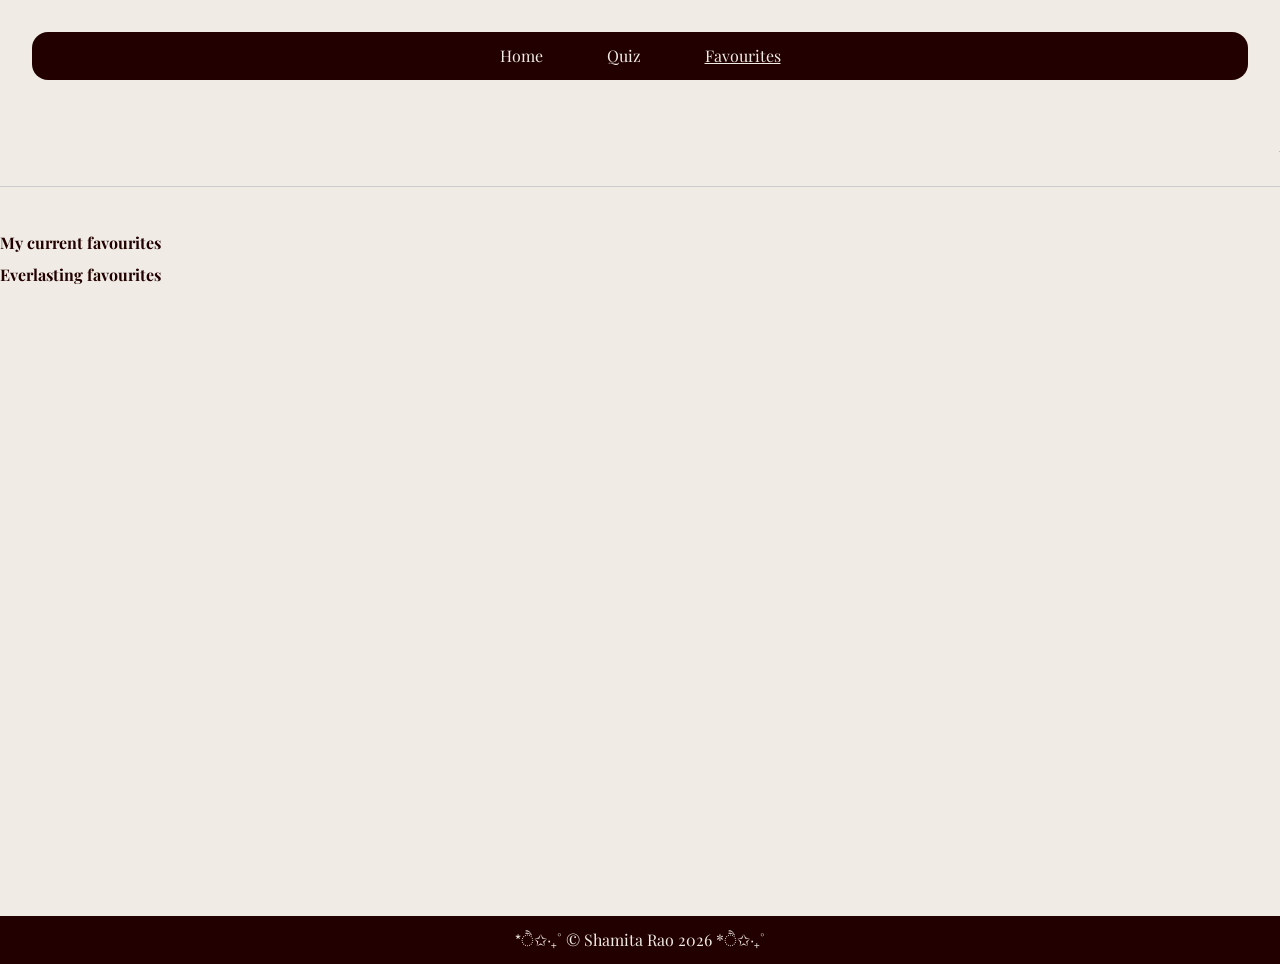
==== favourites.html @ 5ef92ef6 "Update styling" ====
<!DOCTYPE html>
<html lang="en">
<head>
    <meta charset="UTF-8">
    <meta name="viewport" content="width=device-width, initial-scale=1.0">
    <title>favourites</title>
    <link href="https://fonts.googleapis.com/css2?family=Playfair+Display&display=swap" rel="stylesheet">
    <link rel="stylesheet" href="styles/html5reset.css" />
    <link rel="stylesheet" href="styles/style.css" />
</head>
<body>
    <!-- Navigation bar -->
  <nav class="navbar">
    <ul class="nav-links">
      <li><a href="index.html">Home</a></li>
      <li><a href="quiz.html">Quiz</a></li>
      <li><a href="favourites.html" class="active">Favourites</a></li>
    </ul>
  </nav>

  <div class="carousel">
    <div class="carousel-track">
      <span class="carousel-item">Favourites</span>
      <span class="carousel-item">Favourites</span>
      <span class="carousel-item">Favourites</span>
      <span class="carousel-item">Favourites</span>
      <span class="carousel-item">Favourites</span>
      <span class="carousel-item">Favourites</span>
      <span class="carousel-item">Favourites</span>
      <span class="carousel-item">Favourites</span>
      <span class="carousel-item">Favourites</span>
      <span class="carousel-item">Favourites</span>
      <span class="carousel-item">Favourites</span>
      <span class="carousel-item">Favouritesৎ</span>
      <span class="carousel-item">Favourites</span>
      <span class="carousel-item">Favourites</span>
      <span class="carousel-item">Favourites</span>
      <span class="carousel-item">Favourites</span>
    </div>
  </div>

  <!-- main content -->
  <main class="content">

    <h1>My current favourites</h1>
    <br>
    <h1>Everlasting favourites</h1>
  </main>

  <!-- Footer -->
  <footer class="footer">
    *ੈ✩‧₊˚ © Shamita Rao <span id="year"></span> *ੈ✩‧₊˚
  </footer>

  <script src="js/navbar.js"></script>
  <script src="js/global.js"></script>

</body>
</html>
---- styles/style.css ----
body {
    display: grid;
    grid-template-rows: auto 1fr auto;
    min-height: 100vh;
    margin: 0;
    padding-top: 4rem;
    background-color: #F0ECE5;
    color: #220000;
    font-family: 'Playfair Display', serif;
}
  
  /* Navigation bar */
  .navbar {
    position: fixed;
    top: 0;
    left: 0;
    right: 0;
    background-color: #220000;
    border-radius: 1rem;
    padding: 1rem 1rem;
    margin: 2rem;
    z-index: 1000;
    transition: top 0.3s ease-in-out;
  }
  
  .nav-links {
    display: flex;
    gap: 4rem;
    justify-content: center;
    align-items: center;
  }
  
  .nav-links li a {
    text-decoration: none;
    color: #F0ECE5;
    font-size: 1rem;
    text-align: center;
  }

  .nav-links li a:hover {
    text-decoration: underline;
  }

  .nav-links li a.active {
    text-decoration: underline;
  }

  .carousel {
    height: 50px;
    overflow: hidden;
    position: relative;
    background-color: #F0ECE5;
    color: #220000;
    border-bottom: 1px solid #ccc;
    margin-top: 4.5rem;
    font-style: italic;
    font-size: 1.1rem;
    white-space: nowrap;
  }
  
  .carousel-track {
    display: inline-block;
    padding-left: 100%;
    animation: scroll-left 20s linear infinite;
  }
  
  @keyframes scroll-left {
    0% {
      transform: translateX(0);
    }
    100% {
      transform: translateX(-100%);
    }
  }

  .carousel-item {
    display: inline-block;
    padding-right: 4rem;
  }

  .content {
    padding-top: 3rem;
    padding-bottom: 3rem;
    justify-items: center;
  }

  .qbutton {
    display: inline-block;
    background-color: #220000;
    color: #F0ECE5;
    text-decoration: none;
    padding: 0.75rem 1.25rem;
    border: none;
    border-radius: 0.5rem;
    font-size: 1rem;
    text-align: center;
    cursor: pointer;
    margin-top: 1rem;
  }
  
  .qbutton:hover {
    text-decoration: underline;
  }
  /* Footer */
  .footer {
    background-color: #220000;
    color: #F0ECE5;
    text-align: center;
    padding: 1rem;
}
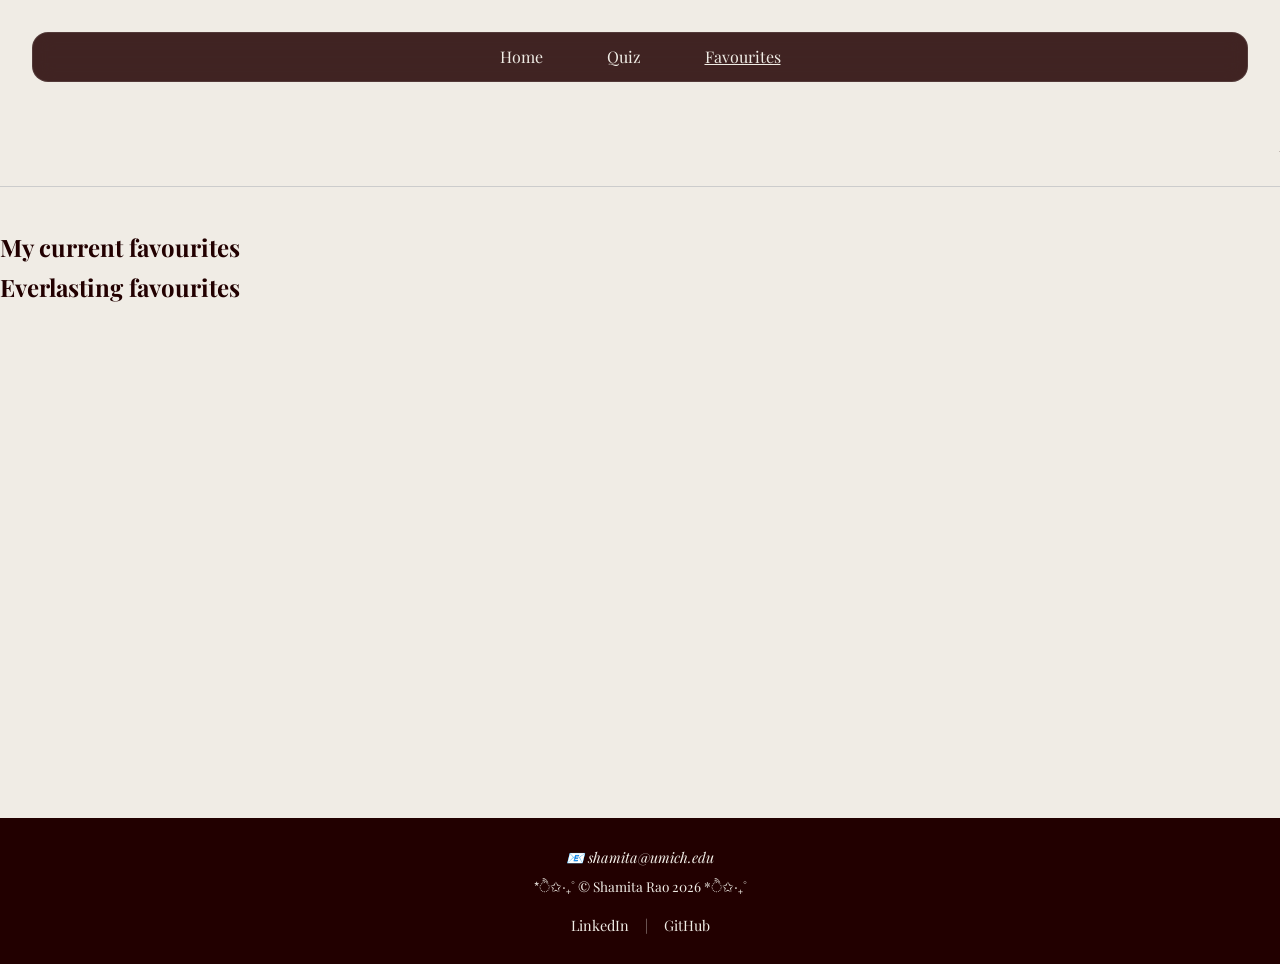
==== commit 26f794be: "Update styling" ====
--- a/favourites.html
+++ b/favourites.html
@@ -49,7 +49,17 @@
 
   <!-- Footer -->
   <footer class="footer">
-    *ੈ✩‧₊˚ © Shamita Rao <span id="year"></span> *ੈ✩‧₊˚
+    <div class="footer-content">
+      <p class="footer-email">📧 shamita@umich.edu</p>
+      <div class="footer-copyright">
+        *ੈ✩‧₊˚ © Shamita Rao <span id="year"></span> *ੈ✩‧₊˚
+      </div>
+      <div class="footer-links">
+        <a href="https://www.linkedin.com/in/shamitarao/" class="footer-link">LinkedIn</a>
+        <span class="divider">|</span>
+        <a href="https://github.com/shamita-rao" class="footer-link">GitHub</a>
+      </div>
+    </div>
   </footer>
 
   <script src="js/navbar.js"></script>
--- a/styles/style.css
+++ b/styles/style.css
@@ -15,12 +15,15 @@
     top: 0;
     left: 0;
     right: 0;
-    background-color: #220000;
     border-radius: 1rem;
     padding: 1rem 1rem;
     margin: 2rem;
     z-index: 1000;
     transition: top 0.3s ease-in-out;
+    background: rgba(34, 0, 0, 0.85);
+    backdrop-filter: blur(10px);
+    -webkit-backdrop-filter: blur(50px);
+    border: 1px solid rgba(255,255,255,0.1);
   }
   
   .nav-links {
@@ -84,13 +87,29 @@
     justify-items: center;
   }
 
+  .content h1 {
+    font-size: x-large;
+    font-weight: bold;
+  }
+
+  .content h2 {
+    font-size: large;
+  }
+
+
+  .content p {
+    font-size: medium;
+    font-weight: lighter;
+    font-style: italic;
+  }
+
   .qbutton {
     display: inline-block;
-    background-color: #220000;
-    color: #F0ECE5;
+    background-color: #F0ECE5;
+    color: #220000;
+    border: #220000, solid;
     text-decoration: none;
     padding: 0.75rem 1.25rem;
-    border: none;
     border-radius: 0.5rem;
     font-size: 1rem;
     text-align: center;
@@ -100,11 +119,55 @@
   
   .qbutton:hover {
     text-decoration: underline;
+    background-color: #220000;
+    color: #F0ECE5;
+    transform: translateY(-2px);
+    box-shadow: 0 4px 8px rgba(0,0,0,0.15);
   }
   /* Footer */
-  .footer {
+  /* Footer Styles */
+.footer {
     background-color: #220000;
     color: #F0ECE5;
+    padding: 2rem 1rem;
     text-align: center;
-    padding: 1rem;
-}+    font-size: 0.9rem;
+  }
+  
+  .footer-content {
+    max-width: 600px;
+    margin: 0 auto;
+  }
+  
+  .footer-email {
+    margin-bottom: 1rem;
+    font-style: italic;
+  }
+  
+  .footer-copyright {
+    margin: 1rem 0;
+    font-size: 0.85rem;
+  }
+  
+  .footer-links {
+    display: flex;
+    justify-content: center;
+    align-items: center;
+    gap: 1rem;
+    margin-top: 1.5rem;
+  }
+  
+  .footer-link {
+    color: #F0ECE5;
+    text-decoration: none;
+    transition: opacity 0.3s ease;
+  }
+  
+  .footer-link:hover {
+    opacity: 0.8;
+    text-decoration: underline;
+  }
+  
+  .divider {
+    opacity: 0.6;
+  }
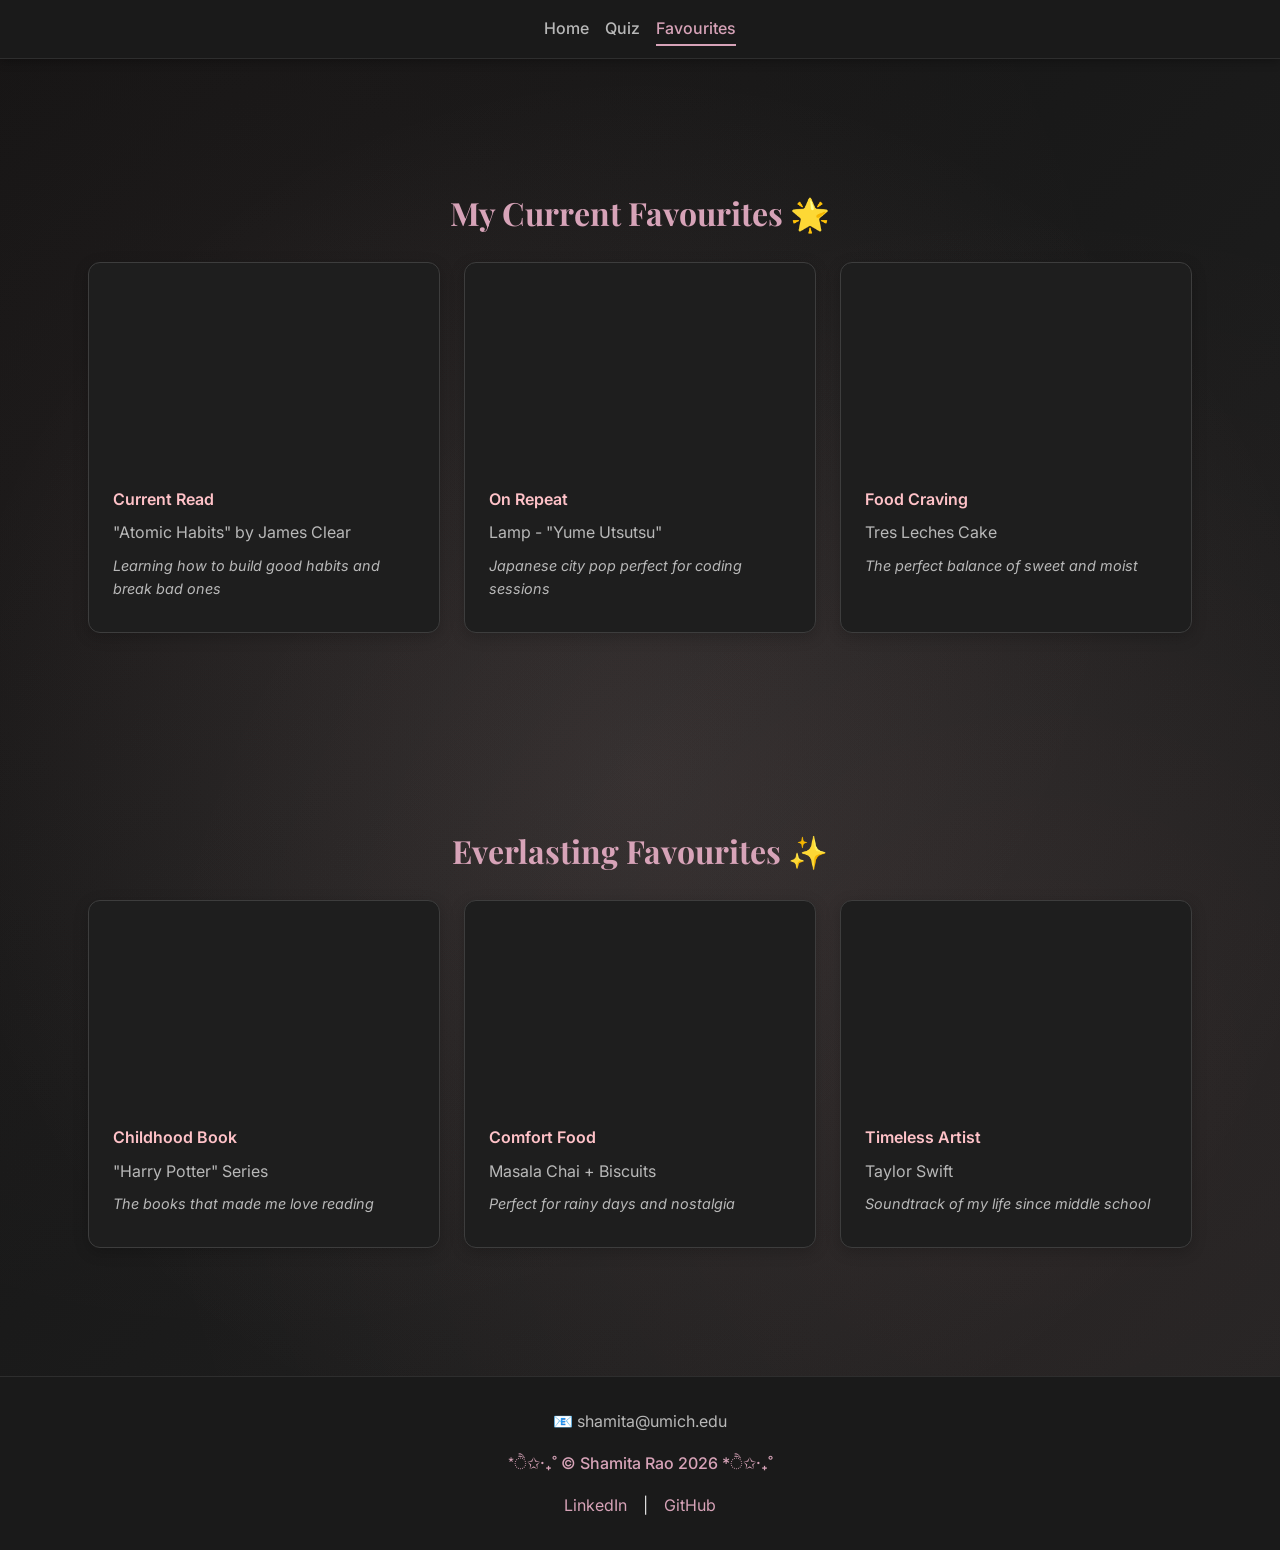
==== commit 49349cb4: "Add quiz functionality" ====
--- a/favourites.html
+++ b/favourites.html
@@ -3,67 +3,111 @@
 <head>
     <meta charset="UTF-8">
     <meta name="viewport" content="width=device-width, initial-scale=1.0">
-    <title>favourites</title>
-    <link href="https://fonts.googleapis.com/css2?family=Playfair+Display&display=swap" rel="stylesheet">
+    <title>Shamita's Favourites</title>
+    <link href="https://fonts.googleapis.com/css2?family=Playfair+Display:wght@400;700&family=Inter:wght@400;500;600&display=swap" rel="stylesheet">
     <link rel="stylesheet" href="styles/html5reset.css" />
     <link rel="stylesheet" href="styles/style.css" />
 </head>
 <body>
     <!-- Navigation bar -->
-  <nav class="navbar">
-    <ul class="nav-links">
-      <li><a href="index.html">Home</a></li>
-      <li><a href="quiz.html">Quiz</a></li>
-      <li><a href="favourites.html" class="active">Favourites</a></li>
-    </ul>
-  </nav>
+    <nav class="navbar">
+        <ul class="nav-links">
+            <li><a href="index.html">Home</a></li>
+            <li><a href="quiz.html">Quiz</a></li>
+            <li><a href="favourites.html" class="active">Favourites</a></li>
+        </ul>
+    </nav>
 
-  <div class="carousel">
-    <div class="carousel-track">
-      <span class="carousel-item">Favourites</span>
-      <span class="carousel-item">Favourites</span>
-      <span class="carousel-item">Favourites</span>
-      <span class="carousel-item">Favourites</span>
-      <span class="carousel-item">Favourites</span>
-      <span class="carousel-item">Favourites</span>
-      <span class="carousel-item">Favourites</span>
-      <span class="carousel-item">Favourites</span>
-      <span class="carousel-item">Favourites</span>
-      <span class="carousel-item">Favourites</span>
-      <span class="carousel-item">Favourites</span>
-      <span class="carousel-item">Favouritesৎ</span>
-      <span class="carousel-item">Favourites</span>
-      <span class="carousel-item">Favourites</span>
-      <span class="carousel-item">Favourites</span>
-      <span class="carousel-item">Favourites</span>
-    </div>
-  </div>
+    <!-- Main content -->
+    <main class="favourites-content">
+        <section class="favourites-section">
+            <h1 class="section-title">My Current Favourites 🌟</h1>
+            <div class="favourites-grid">
+                
+                <!-- Book Card -->
+                <div class="favourite-card">
+                    <div class="card-image" style="background-image: url('https://images.unsplash.com/photo-1544947950-fa07a98d237f?ixlib=rb-1.2.1&auto=format&fit=crop&w=500&q=80')"></div>
+                    <div class="card-content">
+                        <h3>Current Read</h3>
+                        <p>"Atomic Habits" by James Clear</p>
+                        <p class="card-desc">Learning how to build good habits and break bad ones</p>
+                    </div>
+                </div>
+                
+                <!-- Music Card -->
+                <div class="favourite-card">
+                    <div class="card-image" style="background-image: url('https://images.unsplash.com/photo-1508700115892-45ecd05ae2ad?ixlib=rb-1.2.1&auto=format&fit=crop&w=500&q=80')"></div>
+                    <div class="card-content">
+                        <h3>On Repeat</h3>
+                        <p>Lamp - "Yume Utsutsu"</p>
+                        <p class="card-desc">Japanese city pop perfect for coding sessions</p>
+                    </div>
+                </div>
+                
+                <!-- Food Card -->
+                <div class="favourite-card">
+                    <div class="card-image" style="background-image: url('https://images.unsplash.com/photo-1565557623262-b51c2513a641?ixlib=rb-1.2.1&auto=format&fit=crop&w=500&q=80')"></div>
+                    <div class="card-content">
+                        <h3>Food Craving</h3>
+                        <p>Tres Leches Cake</p>
+                        <p class="card-desc">The perfect balance of sweet and moist</p>
+                    </div>
+                </div>
+            </div>
+        </section>
 
-  <!-- main content -->
-  <main class="content">
+        <section class="favourites-section">
+            <h1 class="section-title">Everlasting Favourites ✨</h1>
+            <div class="favourites-grid">
+                
+                <!-- Childhood Book -->
+                <div class="favourite-card">
+                    <div class="card-image" style="background-image: url('https://images.unsplash.com/photo-1589998059171-988d887df646?ixlib=rb-1.2.1&auto=format&fit=crop&w=500&q=80')"></div>
+                    <div class="card-content">
+                        <h3>Childhood Book</h3>
+                        <p>"Harry Potter" Series</p>
+                        <p class="card-desc">The books that made me love reading</p>
+                    </div>
+                </div>
+                
+                <!-- Comfort Food -->
+                <div class="favourite-card">
+                    <div class="card-image" style="background-image: url('https://images.unsplash.com/photo-1565299624946-b28f40a0ae38?ixlib=rb-1.2.1&auto=format&fit=crop&w=500&q=80')"></div>
+                    <div class="card-content">
+                        <h3>Comfort Food</h3>
+                        <p>Masala Chai + Biscuits</p>
+                        <p class="card-desc">Perfect for rainy days and nostalgia</p>
+                    </div>
+                </div>
+                
+                <!-- All-time Artist -->
+                <div class="favourite-card">
+                    <div class="card-image" style="background-image: url('https://images.unsplash.com/photo-1493225457124-a3eb161ffa5f?ixlib=rb-1.2.1&auto=format&fit=crop&w=500&q=80')"></div>
+                    <div class="card-content">
+                        <h3>Timeless Artist</h3>
+                        <p>Taylor Swift</p>
+                        <p class="card-desc">Soundtrack of my life since middle school</p>
+                    </div>
+                </div>
+            </div>
+        </section>
+    </main>
 
-    <h1>My current favourites</h1>
-    <br>
-    <h1>Everlasting favourites</h1>
-  </main>
+    <!-- Footer -->
+    <footer class="footer">
+        <div class="footer-content">
+            <p class="footer-email">📧 shamita@umich.edu</p>
+            <div class="footer-copyright">
+                *ੈ✩‧₊˚ © Shamita Rao <span id="year"></span> *ੈ✩‧₊˚
+            </div>
+            <div class="footer-links">
+                <a href="https://www.linkedin.com/in/shamitarao/" class="footer-link">LinkedIn</a>
+                <span class="divider">|</span>
+                <a href="https://github.com/shamita-rao" class="footer-link">GitHub</a>
+            </div>
+        </div>
+    </footer>
 
-  <!-- Footer -->
-  <footer class="footer">
-    <div class="footer-content">
-      <p class="footer-email">📧 shamita@umich.edu</p>
-      <div class="footer-copyright">
-        *ੈ✩‧₊˚ © Shamita Rao <span id="year"></span> *ੈ✩‧₊˚
-      </div>
-      <div class="footer-links">
-        <a href="https://www.linkedin.com/in/shamitarao/" class="footer-link">LinkedIn</a>
-        <span class="divider">|</span>
-        <a href="https://github.com/shamita-rao" class="footer-link">GitHub</a>
-      </div>
-    </div>
-  </footer>
-
-  <script src="js/navbar.js"></script>
-  <script src="js/global.js"></script>
-
+    <script src="js/global.js"></script>
 </body>
 </html>
--- a/styles/style.css
+++ b/styles/style.css
@@ -1,173 +1,449 @@
+/* Base Styles */
+* {
+  margin: 0;
+  padding: 0;
+  box-sizing: border-box;
+}
+
+html {
+  scroll-behavior: smooth;
+}
+
+.skip{
+  position: absolute;
+  height: 25px;
+  background-color: #ffffff;
+  top: -45px;
+  }
+
+.skip:focus{
+  top: 25px;
+  }
+
 body {
-    display: grid;
-    grid-template-rows: auto 1fr auto;
-    min-height: 100vh;
-    margin: 0;
-    padding-top: 4rem;
-    background-color: #F0ECE5;
-    color: #220000;
-    font-family: 'Playfair Display', serif;
-}
-  
-  /* Navigation bar */
-  .navbar {
-    position: fixed;
-    top: 0;
-    left: 0;
-    right: 0;
-    border-radius: 1rem;
-    padding: 1rem 1rem;
-    margin: 2rem;
-    z-index: 1000;
-    transition: top 0.3s ease-in-out;
-    background: rgba(34, 0, 0, 0.85);
-    backdrop-filter: blur(10px);
-    -webkit-backdrop-filter: blur(50px);
-    border: 1px solid rgba(255,255,255,0.1);
-  }
-  
-  .nav-links {
-    display: flex;
-    gap: 4rem;
-    justify-content: center;
-    align-items: center;
-  }
-  
-  .nav-links li a {
-    text-decoration: none;
-    color: #F0ECE5;
-    font-size: 1rem;
-    text-align: center;
-  }
-
-  .nav-links li a:hover {
-    text-decoration: underline;
-  }
-
-  .nav-links li a.active {
-    text-decoration: underline;
-  }
-
-  .carousel {
-    height: 50px;
-    overflow: hidden;
-    position: relative;
-    background-color: #F0ECE5;
-    color: #220000;
-    border-bottom: 1px solid #ccc;
-    margin-top: 4.5rem;
-    font-style: italic;
-    font-size: 1.1rem;
-    white-space: nowrap;
-  }
-  
-  .carousel-track {
-    display: inline-block;
-    padding-left: 100%;
-    animation: scroll-left 20s linear infinite;
-  }
-  
-  @keyframes scroll-left {
-    0% {
-      transform: translateX(0);
-    }
-    100% {
-      transform: translateX(-100%);
-    }
-  }
-
-  .carousel-item {
-    display: inline-block;
-    padding-right: 4rem;
-  }
-
-  .content {
-    padding-top: 3rem;
-    padding-bottom: 3rem;
-    justify-items: center;
-  }
-
-  .content h1 {
-    font-size: x-large;
-    font-weight: bold;
-  }
-
-  .content h2 {
-    font-size: large;
-  }
-
-
-  .content p {
-    font-size: medium;
-    font-weight: lighter;
-    font-style: italic;
-  }
-
-  .qbutton {
-    display: inline-block;
-    background-color: #F0ECE5;
-    color: #220000;
-    border: #220000, solid;
-    text-decoration: none;
-    padding: 0.75rem 1.25rem;
-    border-radius: 0.5rem;
-    font-size: 1rem;
-    text-align: center;
-    cursor: pointer;
-    margin-top: 1rem;
-  }
-  
-  .qbutton:hover {
-    text-decoration: underline;
-    background-color: #220000;
-    color: #F0ECE5;
-    transform: translateY(-2px);
-    box-shadow: 0 4px 8px rgba(0,0,0,0.15);
-  }
-  /* Footer */
-  /* Footer Styles */
+  font-family: 'Inter', sans-serif;
+  background: radial-gradient(circle at 20% 30%, rgba(221, 153, 153, 0.05), transparent 60%), 
+              radial-gradient(circle at 80% 70%, rgba(255, 153, 153, 0.05), transparent 60%), 
+              radial-gradient(circle at 50% 50%, rgba(222, 204, 204, 0.1), transparent 70%), 
+              linear-gradient(135deg, #121212, #232323), 
+              url('https://www.transparenttextures.com/patterns/asfalt-dark.png');
+  background-size: cover;
+  color: #E0E0E0; /* Light text for contrast */
+  min-height: 100vh;
+  display: flex;
+  flex-direction: column;
+  line-height: 1.6;
+}
+
+/* Navigation */
+.navbar {
+  background-color: #1A1A1A;
+  box-shadow: 0 2px 10px rgba(0, 0, 0, 0.3);
+  position: sticky;
+  top: 0;
+  z-index: 10;
+  padding: 1rem 0;
+  border-bottom: 1px solid #2E2E2E;
+}
+
+.nav-links {
+  display: flex;
+  justify-content: center;
+  list-style: none;
+  gap: 1rem;
+  flex-wrap: wrap;
+  padding: 0 1rem;
+}
+
+.nav-links a {
+  text-decoration: none;
+  color: #B8B8B8; /* Light gray */
+  font-weight: 500;
+  transition: all 0.3s;
+  padding: 0.5rem 0;
+  position: relative;
+}
+
+.nav-links a:hover,
+.nav-links .active {
+  color: #D7A3B8; /* Dusty pink */
+}
+
+.nav-links a::after {
+  content: '';
+  position: absolute;
+  bottom: 0;
+  left: 0;
+  width: 0;
+  height: 2px;
+  background: #D7A3B8; /* Dusty pink */
+  transition: width 0.3s;
+}
+
+.nav-links a:hover::after,
+.nav-links .active::after {
+  width: 100%;
+}
+
+/* Hero Section */
+.hero {
+  flex: 1;
+  max-width: 1200px;
+  margin: 0 auto;
+  padding: 2rem 1.5rem;
+  display: flex;
+  flex-direction: column;
+  justify-content: center;
+  min-height: calc(100vh - 120px);
+  text-align: left;
+}
+
+.hero h1 {
+  font-size: clamp(2.5rem, 8vw, 4.5rem);
+  color: #cc8484; /* Dusty pink */
+  margin-bottom: 1.5rem;
+  line-height: 1.1;
+  letter-spacing: -0.5px;
+  text-shadow: 2px 2px 4px rgba(0,0,0,0.3);
+}
+
+.hero h2 {
+  font-size: clamp(1.25rem, 4vw, 1.75rem);
+  color: #C8C8C8; /* Lighter gray */
+  margin-bottom: 2rem;
+  font-weight: 400;
+  max-width: 600px;
+}
+
+.quiz-button-container {
+  margin-top: 2rem;
+}
+
+.quiz-button {
+  display: inline-block;
+  background: linear-gradient(to right, #D7A3B8, #A85E51); /* Gradient */
+  color: black;
+  font-weight: bold;
+  font-size: 1rem;
+  padding: 0.75rem 1.5rem;
+  border-radius: 999px;
+  text-decoration: none;
+  box-shadow: 0 4px 15px rgba(183, 119, 107, 0.4);
+  transition: all 0.3s;
+  border: none;
+  cursor: pointer;
+}
+
+.quiz-button:hover {
+  transform: translateY(-3px);
+  box-shadow: 0 6px 20px rgba(168, 94, 81, 0.6);
+}
+
+/* Footer */
 .footer {
-    background-color: #220000;
-    color: #F0ECE5;
-    padding: 2rem 1rem;
-    text-align: center;
-    font-size: 0.9rem;
-  }
-  
-  .footer-content {
-    max-width: 600px;
-    margin: 0 auto;
-  }
-  
-  .footer-email {
-    margin-bottom: 1rem;
-    font-style: italic;
-  }
-  
-  .footer-copyright {
-    margin: 1rem 0;
-    font-size: 0.85rem;
-  }
-  
-  .footer-links {
-    display: flex;
-    justify-content: center;
-    align-items: center;
-    gap: 1rem;
-    margin-top: 1.5rem;
-  }
-  
-  .footer-link {
-    color: #F0ECE5;
-    text-decoration: none;
-    transition: opacity 0.3s ease;
-  }
-  
-  .footer-link:hover {
-    opacity: 0.8;
-    text-decoration: underline;
-  }
-  
-  .divider {
-    opacity: 0.6;
-  }+  background-color: #1A1A1A;
+  padding: 2rem 1rem;
+  text-align: center;
+  margin-top: auto;
+  border-top: 1px solid #2E2E2E;
+}
+
+.footer-email {
+  color: #B8B8B8;
+  margin-bottom: 1rem;
+}
+
+.footer-copyright {
+  color: #D7A3B8;
+  font-weight: 500;
+  margin-bottom: 1rem;
+}
+
+.footer-links {
+  display: flex;
+  justify-content: center;
+  gap: 1rem;
+  flex-wrap: wrap;
+}
+
+.footer-links a {
+  color: #D7A3B8;
+  text-decoration: none;
+  transition: color 0.3s;
+}
+
+.footer-links a:hover {
+  color: #FFC2C8; /* Lighter pink */
+}
+
+/* Sections */
+section {
+  padding: 3rem 1.5rem;
+  max-width: 1200px;
+  margin: 0 auto;
+}
+
+.section-title {
+  font-size: clamp(1.75rem, 5vw, 2.5rem);
+  margin-bottom: 2rem;
+  color: #D7A3B8;
+}
+
+
+/* Quiz Page Styles */
+.quiz-container {
+  max-width: 800px;
+  margin: 2rem auto;
+  padding: 1.5rem;
+  background-color: #1E1E1E; /* Dark background */
+  border-radius: 12px;
+  box-shadow: 0 4px 15px rgba(0, 0, 0, 0.3);
+  border: 1px solid #3D3D3D; /* Border color */
+}
+
+.quiz-container h1,
+.quiz-container h2 {
+  text-align: center;
+  margin-bottom: 1.5rem;
+}
+
+.quiz-container h1 {
+  font-family: 'Playfair Display', serif;
+  color: #D7A3B8; /* Dusty pink */
+  font-size: 2rem;
+}
+
+.quiz-container h2 {
+  color: #B8B8B8; /* Gray text */
+  font-size: 1.25rem;
+  font-weight: 400;
+}
+
+/* Question Cards */
+.question-card {
+  display: none;
+  background-color: #1E1E1E; /* Dark background */
+  border-radius: 12px;
+  padding: 1.5rem;
+  margin-bottom: 1.5rem;
+  box-shadow: 0 4px 15px rgba(0, 0, 0, 0.3);
+  border: 1px solid #3D3D3D; /* Border color */
+}
+
+.question-card.active {
+  display: block;
+}
+
+.question-card p {
+  font-weight: 600;
+  color: #FFC2C8; /* Lighter pink */
+  margin-bottom: 1.5rem;
+  font-size: 1.1rem;
+}
+
+.option {
+  display: block;
+  padding: 1rem;
+  margin-bottom: 0.8rem;
+  background-color: #2A2A2A;
+  border-radius: 8px;
+  transition: all 0.3s;
+  cursor: pointer;
+}
+
+.option:hover {
+  background-color: #3D3D3D;
+}
+
+input[type="radio"] {
+  margin-right: 0.8rem;
+}
+
+/* Navigation Buttons */
+.quiz-nav {
+  display: flex;
+  gap: 1rem;
+  margin: 1.5rem 0;
+}
+
+.prev-btn, .next-btn, .submit-btn {
+  flex: 1;
+  padding: 1rem;
+  border: none;
+  border-radius: 8px;
+  font-weight: 600;
+  cursor: pointer;
+  transition: all 0.3s;
+}
+
+.prev-btn {
+  background-color: #3D3D3D;
+  color: #B8B8B8;
+}
+
+.next-btn, .submit-btn {
+  background: linear-gradient(to right, #D7A3B8, #A85E51);
+  color: white;
+}
+
+.next-btn:hover, .submit-btn:hover {
+  transform: translateY(-2px);
+  box-shadow: 0 4px 12px rgba(215, 163, 184, 0.4);
+}
+
+.submit-btn {
+  width: 100%;
+  margin-top: 1rem;
+  display: none;
+}
+
+/* Result Card */
+.result-card {
+  background-color: #1E1E1E; /* Dark background */
+  border-radius: 12px;
+  padding: 2rem;
+  margin: 2rem 0;
+  text-align: center;
+  box-shadow: 0 4px 15px rgba(0, 0, 0, 0.3);
+  border: 1px solid #3D3D3D; /* Border color */
+}
+
+.result-card h2 {
+  color: #FFC2C8; /* Lighter pink */
+  font-size: 1.75rem;
+  margin-bottom: 1rem;
+}
+
+#score {
+  color: #D7A3B8; /* Dusty pink */
+  font-size: 2.5rem;
+}
+
+#download-card {
+  display: inline-block;
+  padding: 0.8rem 1.5rem;
+  background: linear-gradient(to right, #D7A3B8, #A85E51); /* Gradient */
+  color: white;
+  font-weight: 600;
+  border: none;
+  border-radius: 8px;
+  margin-top: 1.5rem;
+  cursor: pointer;
+  transition: all 0.3s;
+}
+
+#download-card:hover {
+  transform: translateY(-2px);
+  box-shadow: 0 4px 12px rgba(215, 163, 184, 0.4);
+}
+
+/* Add to your CSS */
+.progress-bar {
+  height: 4px;
+  background: #D7A3B8; /* Dusty pink */
+  position: fixed;
+  top: 0;
+  left: 0;
+  z-index: 100;
+  transition: width 0.3s ease;
+}
+
+.hidden {
+  display: none;
+}
+
+@keyframes fadeIn {
+  from { opacity: 0; transform: translateY(10px); }
+  to { opacity: 1; transform: translateY(0); }
+}
+
+/* Responsive Design */
+@media (max-width: 600px) {
+  .quiz-nav {
+    flex-direction: column;
+  }
+
+  .quiz-container h1 {
+    font-size: 1.75rem;
+  }
+}
+
+/* Favourites Page Styles */
+.favourites-content {
+  max-width: 1200px;
+  margin: 2rem auto;
+  padding: 0 1.5rem;
+}
+
+.section-title {
+  font-family: 'Playfair Display', serif;
+  color: #D7A3B8;
+  font-size: 2rem;
+  margin: 3rem 0 1.5rem;
+  text-align: center;
+}
+
+.favourites-grid {
+  display: grid;
+  grid-template-columns: 1fr;
+  gap: 1.5rem;
+  margin-bottom: 3rem;
+}
+
+.favourite-card {
+  background-color: #1e1e1e;
+  border-radius: 12px;
+  overflow: hidden;
+  box-shadow: 0 4px 15px rgba(0, 0, 0, 0.2);
+  transition: transform 0.3s ease;
+  border: 1px solid #3d3d3d;
+}
+
+.favourite-card:hover {
+  transform: translateY(-5px);
+}
+
+.card-image {
+  height: 200px;
+  background-size: cover;
+  background-position: center;
+}
+
+.card-content {
+  padding: 1.5rem;
+}
+
+.card-content h3 {
+  color: #FFC2C8;
+  margin-bottom: 0.5rem;
+  font-family: 'Inter', sans-serif;
+  font-weight: 600;
+}
+
+.card-content p {
+  color: #B8B8B8;
+  margin-bottom: 0.5rem;
+  font-family: 'Inter', sans-serif;
+}
+
+.card-desc {
+  font-size: 0.9rem;
+  color: #8a8a8a;
+  font-style: italic;
+}
+
+/* Tablet+ */
+@media (min-width: 768px) {
+  .favourites-grid {
+      grid-template-columns: repeat(2, 1fr);
+  }
+}
+
+/* Desktop */
+@media (min-width: 1024px) {
+  .favourites-grid {
+      grid-template-columns: repeat(3, 1fr);
+  }
+}
+
+
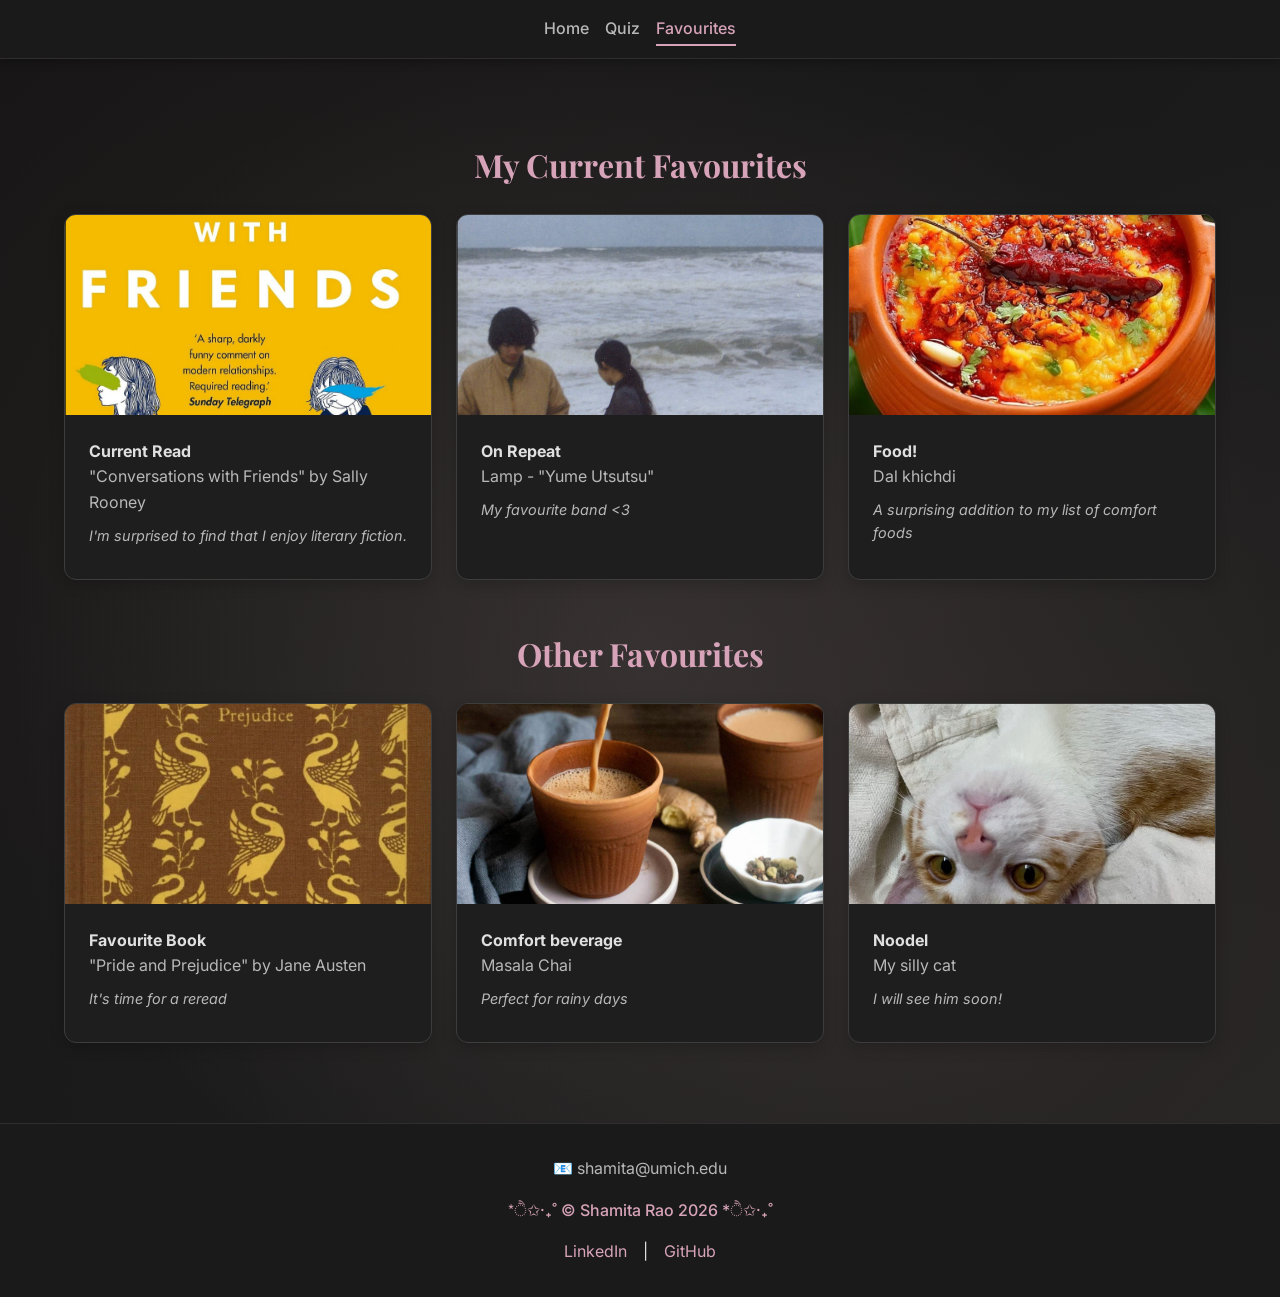
==== commit 4169d52e: "Update favourites page" ====
--- a/favourites.html
+++ b/favourites.html
@@ -21,72 +21,72 @@
     <!-- Main content -->
     <main class="favourites-content">
         <section class="favourites-section">
-            <h1 class="section-title">My Current Favourites 🌟</h1>
+            <h1 class="section-title">My Current Favourites</h1>
             <div class="favourites-grid">
                 
                 <!-- Book Card -->
                 <div class="favourite-card">
-                    <div class="card-image" style="background-image: url('https://images.unsplash.com/photo-1544947950-fa07a98d237f?ixlib=rb-1.2.1&auto=format&fit=crop&w=500&q=80')"></div>
+                    <div class="card-image" style="background-image: url('images/sallyrooney.png')"></div>
                     <div class="card-content">
-                        <h3>Current Read</h3>
-                        <p>"Atomic Habits" by James Clear</p>
-                        <p class="card-desc">Learning how to build good habits and break bad ones</p>
+                        <h2>Current Read</h2>
+                        <p>"Conversations with Friends" by Sally Rooney</p>
+                        <p class="card-desc">I'm surprised to find that I enjoy literary fiction.</p>
                     </div>
                 </div>
                 
                 <!-- Music Card -->
                 <div class="favourite-card">
-                    <div class="card-image" style="background-image: url('https://images.unsplash.com/photo-1508700115892-45ecd05ae2ad?ixlib=rb-1.2.1&auto=format&fit=crop&w=500&q=80')"></div>
+                    <div class="card-image" style="background-image: url('images/lamp.png')"></div>
                     <div class="card-content">
-                        <h3>On Repeat</h3>
+                        <h2>On Repeat</h2>
                         <p>Lamp - "Yume Utsutsu"</p>
-                        <p class="card-desc">Japanese city pop perfect for coding sessions</p>
+                        <p class="card-desc">My favourite band <3</p>
                     </div>
                 </div>
                 
                 <!-- Food Card -->
                 <div class="favourite-card">
-                    <div class="card-image" style="background-image: url('https://images.unsplash.com/photo-1565557623262-b51c2513a641?ixlib=rb-1.2.1&auto=format&fit=crop&w=500&q=80')"></div>
+                    <div class="card-image" style="background-image: url('images/dal.png')"></div>
                     <div class="card-content">
-                        <h3>Food Craving</h3>
-                        <p>Tres Leches Cake</p>
-                        <p class="card-desc">The perfect balance of sweet and moist</p>
+                        <h2>Food!</h2>
+                        <p>Dal khichdi</p>
+                        <p class="card-desc">A surprising addition to my list of comfort foods</p>
                     </div>
                 </div>
             </div>
         </section>
 
         <section class="favourites-section">
-            <h1 class="section-title">Everlasting Favourites ✨</h1>
+            <h1 class="section-title">Other Favourites</h1>
             <div class="favourites-grid">
                 
-                <!-- Childhood Book -->
+                <!-- Book -->
                 <div class="favourite-card">
-                    <div class="card-image" style="background-image: url('https://images.unsplash.com/photo-1589998059171-988d887df646?ixlib=rb-1.2.1&auto=format&fit=crop&w=500&q=80')"></div>
+                    <div class="card-image" style="background-image: url('images/p&p.png')"></div>
                     <div class="card-content">
-                        <h3>Childhood Book</h3>
-                        <p>"Harry Potter" Series</p>
-                        <p class="card-desc">The books that made me love reading</p>
+                        <h2>Favourite Book</h2>
+                        <p>"Pride and Prejudice" by Jane Austen</p>
+                        <p class="card-desc">It's time for a reread</p>
                     </div>
                 </div>
                 
                 <!-- Comfort Food -->
                 <div class="favourite-card">
-                    <div class="card-image" style="background-image: url('https://images.unsplash.com/photo-1565299624946-b28f40a0ae38?ixlib=rb-1.2.1&auto=format&fit=crop&w=500&q=80')"></div>
+                    <div class="card-image" style="background-image: url('images/chai.png')"></div>
                     <div class="card-content">
-                        <h3>Comfort Food</h3>
-                        <p>Masala Chai + Biscuits</p>
-                        <p class="card-desc">Perfect for rainy days and nostalgia</p>
+                        <h2>Comfort beverage</h2>
+                        <p>Masala Chai</p>
+                        <p class="card-desc">Perfect for rainy days</p>
                     </div>
                 </div>
                 
-                <!-- All-time Artist -->
+                <!-- Pet -->
                 <div class="favourite-card">
-                    <div class="card-image" style="background-image: url('https://images.unsplash.com/photo-1493225457124-a3eb161ffa5f?ixlib=rb-1.2.1&auto=format&fit=crop&w=500&q=80')"></div>
+                    <div class="card-image" style="background-image: url('images/Noodel.jpeg')"></div>
                     <div class="card-content">
-                        <h3>Timeless Artist</h3>
-                        <p>Taylor Swift</p>
-                        <p class="card-desc">Soundtrack of my life since middle school</p>
+                        <h2>Noodel</h2>
+                        <p>My silly cat</p>
+                        <p class="card-desc">I will see him soon!</p>
                     </div>
                 </div>
             </div>
--- a/styles/style.css
+++ b/styles/style.css
@@ -1,41 +1,51 @@
-/* Base Styles */
+/* ============================================= */
+/* BASE STYLES - MOBILE FIRST                    */
+/* ============================================= */
+
 * {
   margin: 0;
   padding: 0;
-  box-sizing: border-box;
+  box-sizing: border-box; /* Ensures padding doesn't affect element dimensions */
 }
 
 html {
   scroll-behavior: smooth;
 }
 
-.skip{
+/* Skip to Content Link (Accessibility Feature) */
+.skip {
   position: absolute;
   height: 25px;
   background-color: #ffffff;
   top: -45px;
-  }
-
-.skip:focus{
+  /* Hidden by default, visible when focused */
+}
+
+.skip:focus {
   top: 25px;
-  }
-
+  /* Becomes visible when focused for keyboard navigation */
+}
+
+/* Body Styles */
 body {
   font-family: 'Inter', sans-serif;
+  /* gradient background with texture overlay */
   background: radial-gradient(circle at 20% 30%, rgba(221, 153, 153, 0.05), transparent 60%), 
               radial-gradient(circle at 80% 70%, rgba(255, 153, 153, 0.05), transparent 60%), 
               radial-gradient(circle at 50% 50%, rgba(222, 204, 204, 0.1), transparent 70%), 
               linear-gradient(135deg, #121212, #232323), 
               url('https://www.transparenttextures.com/patterns/asfalt-dark.png');
   background-size: cover;
-  color: #E0E0E0; /* Light text for contrast */
+  color: #E0E0E0;
   min-height: 100vh;
   display: flex;
   flex-direction: column;
   line-height: 1.6;
 }
 
-/* Navigation */
+/* ============================================= */
+/* NAVIGATION - MOBILE STYLES                    */
+/* ============================================= */
 .navbar {
   background-color: #1A1A1A;
   box-shadow: 0 2px 10px rgba(0, 0, 0, 0.3);
@@ -57,16 +67,17 @@
 
 .nav-links a {
   text-decoration: none;
-  color: #B8B8B8; /* Light gray */
+  color: #B8B8B8;
   font-weight: 500;
   transition: all 0.3s;
   padding: 0.5rem 0;
   position: relative;
 }
 
+/* Navigation hover/active states */
 .nav-links a:hover,
 .nav-links .active {
-  color: #D7A3B8; /* Dusty pink */
+  color: #D7A3B8;
 }
 
 .nav-links a::after {
@@ -76,7 +87,7 @@
   left: 0;
   width: 0;
   height: 2px;
-  background: #D7A3B8; /* Dusty pink */
+  background: #D7A3B8;
   transition: width 0.3s;
 }
 
@@ -85,7 +96,9 @@
   width: 100%;
 }
 
-/* Hero Section */
+/* ============================================= */
+/* HERO SECTION                */
+/* ============================================= */
 .hero {
   flex: 1;
   max-width: 1200px;
@@ -98,9 +111,10 @@
   text-align: left;
 }
 
+
 .hero h1 {
   font-size: clamp(2.5rem, 8vw, 4.5rem);
-  color: #cc8484; /* Dusty pink */
+  color: #cc8484;
   margin-bottom: 1.5rem;
   line-height: 1.1;
   letter-spacing: -0.5px;
@@ -109,19 +123,20 @@
 
 .hero h2 {
   font-size: clamp(1.25rem, 4vw, 1.75rem);
-  color: #C8C8C8; /* Lighter gray */
+  color: #C8C8C8;
   margin-bottom: 2rem;
   font-weight: 400;
   max-width: 600px;
 }
 
+/* Quiz Button Styles */
 .quiz-button-container {
   margin-top: 2rem;
 }
 
 .quiz-button {
   display: inline-block;
-  background: linear-gradient(to right, #D7A3B8, #A85E51); /* Gradient */
+  background: linear-gradient(to right, #D7A3B8, #A85E51);
   color: black;
   font-weight: bold;
   font-size: 1rem;
@@ -139,7 +154,9 @@
   box-shadow: 0 6px 20px rgba(168, 94, 81, 0.6);
 }
 
-/* Footer */
+/* ============================================= */
+/* FOOTER                       */
+/* ============================================= */
 .footer {
   background-color: #1A1A1A;
   padding: 2rem 1rem;
@@ -173,32 +190,20 @@
 }
 
 .footer-links a:hover {
-  color: #FFC2C8; /* Lighter pink */
-}
-
-/* Sections */
-section {
-  padding: 3rem 1.5rem;
-  max-width: 1200px;
-  margin: 0 auto;
-}
-
-.section-title {
-  font-size: clamp(1.75rem, 5vw, 2.5rem);
-  margin-bottom: 2rem;
-  color: #D7A3B8;
-}
-
-
-/* Quiz Page Styles */
+  color: #FFC2C8; 
+}
+
+/* ============================================= */
+/* QUIZ PAGE STYLES                  */
+/* ============================================= */
 .quiz-container {
   max-width: 800px;
   margin: 2rem auto;
   padding: 1.5rem;
-  background-color: #1E1E1E; /* Dark background */
+  background-color: #1E1E1E;
   border-radius: 12px;
   box-shadow: 0 4px 15px rgba(0, 0, 0, 0.3);
-  border: 1px solid #3D3D3D; /* Border color */
+  border: 1px solid #3D3D3D;
 }
 
 .quiz-container h1,
@@ -209,25 +214,25 @@
 
 .quiz-container h1 {
   font-family: 'Playfair Display', serif;
-  color: #D7A3B8; /* Dusty pink */
+  color: #D7A3B8;
   font-size: 2rem;
 }
 
 .quiz-container h2 {
-  color: #B8B8B8; /* Gray text */
+  color: #B8B8B8;
   font-size: 1.25rem;
   font-weight: 400;
 }
 
-/* Question Cards */
+/* Question Card Styles */
 .question-card {
   display: none;
-  background-color: #1E1E1E; /* Dark background */
+  background-color: #1E1E1E;
   border-radius: 12px;
   padding: 1.5rem;
   margin-bottom: 1.5rem;
   box-shadow: 0 4px 15px rgba(0, 0, 0, 0.3);
-  border: 1px solid #3D3D3D; /* Border color */
+  border: 1px solid #3D3D3D;
 }
 
 .question-card.active {
@@ -236,7 +241,7 @@
 
 .question-card p {
   font-weight: 600;
-  color: #FFC2C8; /* Lighter pink */
+  color: #FFC2C8;
   margin-bottom: 1.5rem;
   font-size: 1.1rem;
 }
@@ -259,11 +264,12 @@
   margin-right: 0.8rem;
 }
 
-/* Navigation Buttons */
+/* Quiz Navigation Buttons */
 .quiz-nav {
   display: flex;
   gap: 1rem;
   margin: 1.5rem 0;
+  flex-direction: column;
 }
 
 .prev-btn, .next-btn, .submit-btn {
@@ -297,33 +303,32 @@
   display: none;
 }
 
-/* Result Card */
+/* Result Card Styles */
 .result-card {
-  background-color: #1E1E1E; /* Dark background */
+  background-color: #1E1E1E;
   border-radius: 12px;
   padding: 2rem;
   margin: 2rem 0;
   text-align: center;
   box-shadow: 0 4px 15px rgba(0, 0, 0, 0.3);
-  border: 1px solid #3D3D3D; /* Border color */
+  border: 1px solid #3D3D3D;
 }
 
 .result-card h2 {
-  color: #FFC2C8; /* Lighter pink */
+  color: #FFC2C8;
   font-size: 1.75rem;
   margin-bottom: 1rem;
 }
 
 #score {
-  color: #D7A3B8; /* Dusty pink */
+  color: #D7A3B8;
   font-size: 2.5rem;
 }
 
 #download-card {
   display: inline-block;
   padding: 0.8rem 1.5rem;
-  background: linear-gradient(to right, #D7A3B8, #A85E51); /* Gradient */
-  color: white;
+  background: linear-gradient(to right, #D7A3B8, #A85E51);
   font-weight: 600;
   border: none;
   border-radius: 8px;
@@ -337,10 +342,10 @@
   box-shadow: 0 4px 12px rgba(215, 163, 184, 0.4);
 }
 
-/* Add to your CSS */
+/* Progress bar */
 .progress-bar {
   height: 4px;
-  background: #D7A3B8; /* Dusty pink */
+  background: #D7A3B8;
   position: fixed;
   top: 0;
   left: 0;
@@ -352,23 +357,15 @@
   display: none;
 }
 
+/* Animation for results */
 @keyframes fadeIn {
   from { opacity: 0; transform: translateY(10px); }
   to { opacity: 1; transform: translateY(0); }
 }
 
-/* Responsive Design */
-@media (max-width: 600px) {
-  .quiz-nav {
-    flex-direction: column;
-  }
-
-  .quiz-container h1 {
-    font-size: 1.75rem;
-  }
-}
-
-/* Favourites Page Styles */
+/* ============================================= */
+/* FAVOURITES PAGE            */
+/* ============================================= */
 .favourites-content {
   max-width: 1200px;
   margin: 2rem auto;
@@ -432,17 +429,33 @@
   font-style: italic;
 }
 
-/* Tablet+ */
-@media (min-width: 768px) {
+/* ============================================= */
+/* TABLET VIEW (min-width: 600px)                */
+/* ============================================= */
+@media screen and (min-width: 700px) {
+  /* Quiz Navigation - Switch to horizontal layout */
+  .quiz-nav {
+    flex-direction: row; /* Side-by-side buttons on tablet+ */
+  }
+
+  /* Adjust quiz title size */
+  .quiz-container h1 {
+    font-size: 1.75rem;
+  }
+
+  /* Favourites grid - 2 columns */
   .favourites-grid {
-      grid-template-columns: repeat(2, 1fr);
+    grid-template-columns: repeat(2, 1fr);
   }
 }
 
-/* Desktop */
-@media (min-width: 1024px) {
+/* ============================================= */
+/* DESKTOP VIEW (min-width: 1024px)              */
+/* ============================================= */
+@media screen and (min-width: 1024px) {
+  /* Favourites grid - 3 columns */
   .favourites-grid {
-      grid-template-columns: repeat(3, 1fr);
+    grid-template-columns: repeat(3, 1fr);
   }
 }
 
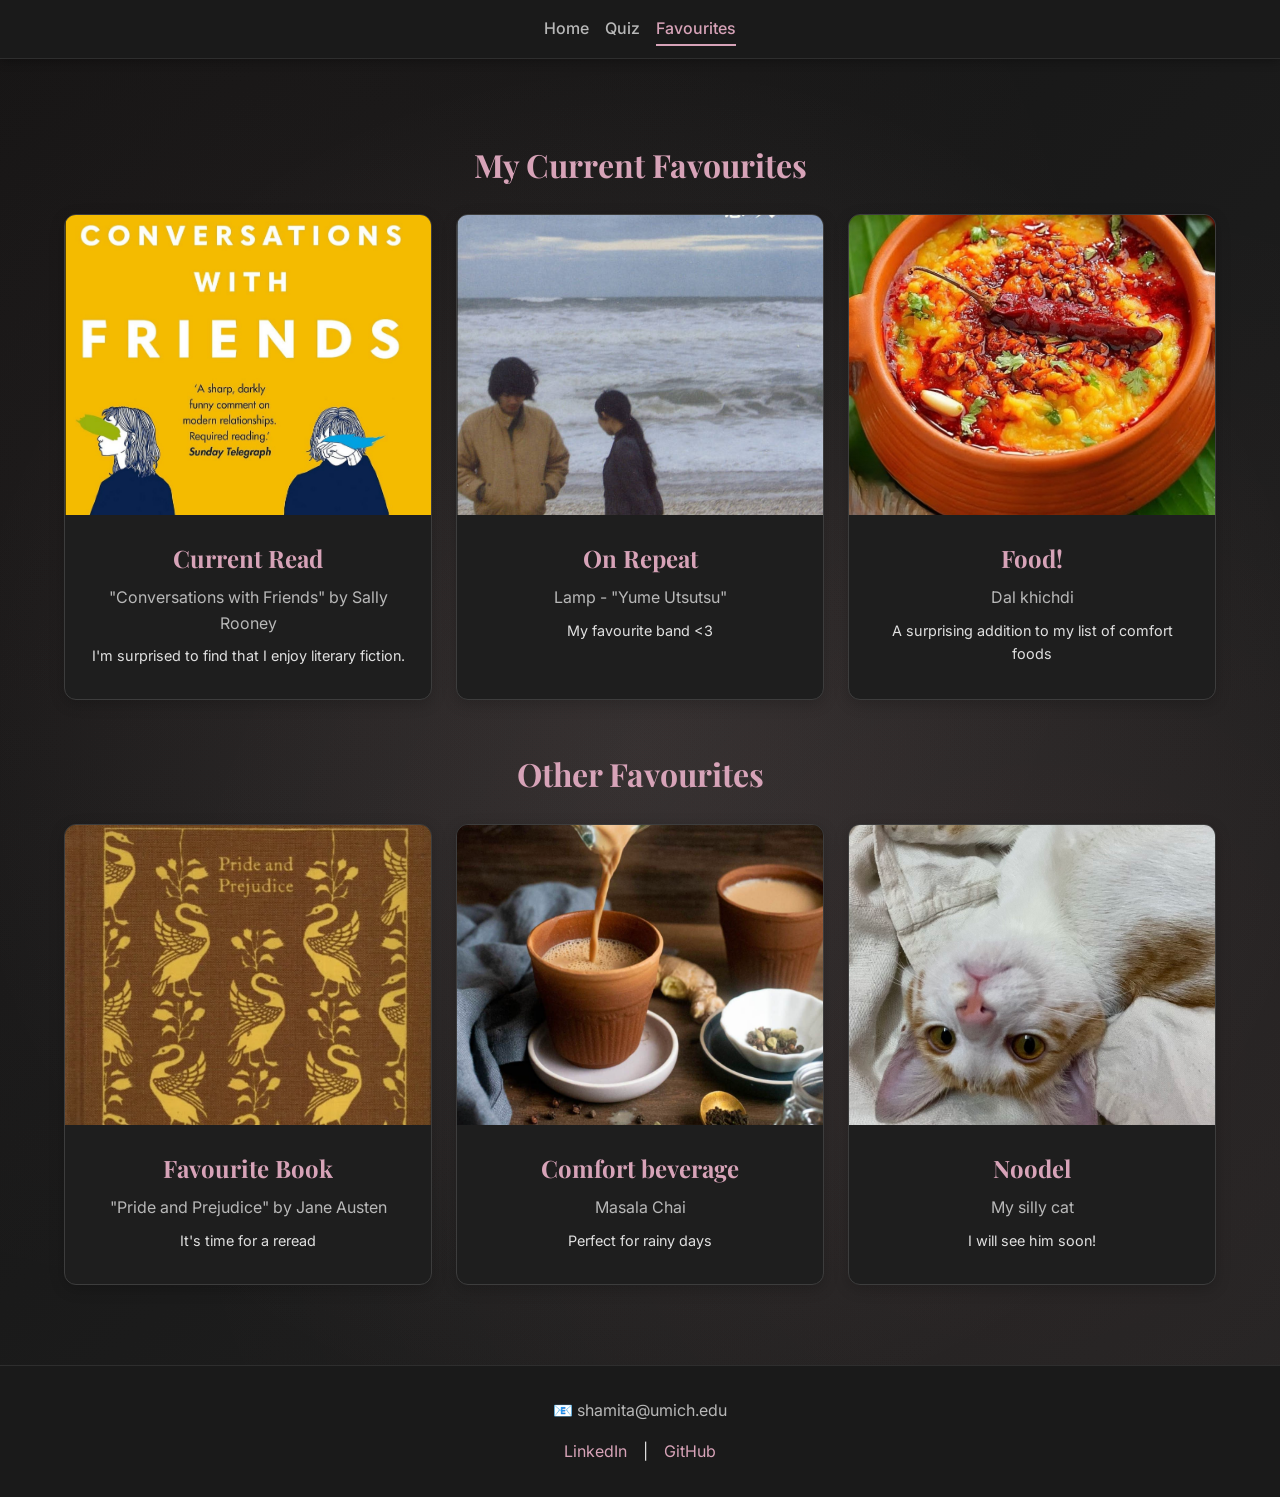
==== commit 0d57bba3: "Update alt text" ====
--- a/favourites.html
+++ b/favourites.html
@@ -4,6 +4,7 @@
     <meta charset="UTF-8">
     <meta name="viewport" content="width=device-width, initial-scale=1.0">
     <title>Shamita's Favourites</title>
+    <link rel="icon" href="images/favicon-32x32.png" type="image/png">
     <link href="https://fonts.googleapis.com/css2?family=Playfair+Display:wght@400;700&family=Inter:wght@400;500;600&display=swap" rel="stylesheet">
     <link rel="stylesheet" href="styles/html5reset.css" />
     <link rel="stylesheet" href="styles/style.css" />
@@ -26,7 +27,9 @@
                 
                 <!-- Book Card -->
                 <div class="favourite-card">
-                    <div class="card-image" style="background-image: url('images/sallyrooney.png')"></div>
+                    <div class="card-image">
+                        <img src="images/sallyrooney.png" alt="Cover of the book 'Conversations with Friends' by Sally Rooney">
+                    </div>
                     <div class="card-content">
                         <h2>Current Read</h2>
                         <p>"Conversations with Friends" by Sally Rooney</p>
@@ -36,7 +39,9 @@
                 
                 <!-- Music Card -->
                 <div class="favourite-card">
-                    <div class="card-image" style="background-image: url('images/lamp.png')"></div>
+                    <div class="card-image">
+                        <img src="images/lamp.png" alt="Album cover for 'Yume Utsutsu' by Lamp">
+                    </div>
                     <div class="card-content">
                         <h2>On Repeat</h2>
                         <p>Lamp - "Yume Utsutsu"</p>
@@ -46,7 +51,9 @@
                 
                 <!-- Food Card -->
                 <div class="favourite-card">
-                    <div class="card-image" style="background-image: url('images/dal.png')"></div>
+                    <div class="card-image">
+                        <img src="images/dal.png" alt="A bowl of dal khichdi, a comforting Indian dish">
+                    </div>
                     <div class="card-content">
                         <h2>Food!</h2>
                         <p>Dal khichdi</p>
@@ -62,7 +69,9 @@
                 
                 <!-- Book -->
                 <div class="favourite-card">
-                    <div class="card-image" style="background-image: url('images/p&p.png')"></div>
+                    <div class="card-image">
+                        <img src="images/p&p.png" alt="Cover of the book 'Pride and Prejudice' by Jane Austen">
+                    </div>
                     <div class="card-content">
                         <h2>Favourite Book</h2>
                         <p>"Pride and Prejudice" by Jane Austen</p>
@@ -72,7 +81,9 @@
                 
                 <!-- Comfort Food -->
                 <div class="favourite-card">
-                    <div class="card-image" style="background-image: url('images/chai.png')"></div>
+                    <div class="card-image">
+                        <img src="images/chai.png" alt="A cup of masala chai, a spiced Indian tea">
+                    </div>
                     <div class="card-content">
                         <h2>Comfort beverage</h2>
                         <p>Masala Chai</p>
@@ -82,7 +93,9 @@
                 
                 <!-- Pet -->
                 <div class="favourite-card">
-                    <div class="card-image" style="background-image: url('images/Noodel.jpeg')"></div>
+                    <div class="card-image">
+                        <img src="images/Noodel.jpeg" alt="A photo of Noodel, Shamita's cat">
+                    </div>
                     <div class="card-content">
                         <h2>Noodel</h2>
                         <p>My silly cat</p>
@@ -97,9 +110,6 @@
     <footer class="footer">
         <div class="footer-content">
             <p class="footer-email">📧 shamita@umich.edu</p>
-            <div class="footer-copyright">
-                *ੈ✩‧₊˚ © Shamita Rao <span id="year"></span> *ੈ✩‧₊˚
-            </div>
             <div class="footer-links">
                 <a href="https://www.linkedin.com/in/shamitarao/" class="footer-link">LinkedIn</a>
                 <span class="divider">|</span>
--- a/styles/style.css
+++ b/styles/style.css
@@ -380,53 +380,81 @@
   text-align: center;
 }
 
+/* Grid layout for the favourites section */
 .favourites-grid {
   display: grid;
-  grid-template-columns: 1fr;
+  grid-template-columns: 1fr; /* Single column for mobile */
   gap: 1.5rem;
   margin-bottom: 3rem;
 }
 
+/* Favourite card container */
 .favourite-card {
-  background-color: #1e1e1e;
+  background-color: #1e1e1e; /* Dark background for the card */
   border-radius: 12px;
   overflow: hidden;
-  box-shadow: 0 4px 15px rgba(0, 0, 0, 0.2);
+  box-shadow: 0 4px 15px rgba(0, 0, 0, 0.2); /* Subtle shadow for depth */
+  transition: transform 0.3s ease, box-shadow 0.3s ease;
+  border: 1px solid #3d3d3d; /* Border for better definition */
+}
+
+/* Hover effect for cards */
+.favourite-card:hover {
+  transform: translateY(-5px); /* Slight lift on hover */
+  box-shadow: 0 6px 20px rgba(0, 0, 0, 0.3); /* Enhanced shadow on hover */
+}
+
+/* Card image container */
+.card-image {
+  width: 100%;
+  height: 200px; /* Fixed height for images */
+  overflow: hidden;
+  display: flex;
+  justify-content: center;
+  align-items: center;
+  background-color: #2a2a2a; /* Fallback background color */
+}
+
+/* Card image styling */
+.card-image img {
+  width: 100%;
+  height: 100%;
+  object-fit: cover; /* Ensures the image covers the container */
   transition: transform 0.3s ease;
-  border: 1px solid #3d3d3d;
-}
-
-.favourite-card:hover {
-  transform: translateY(-5px);
-}
-
-.card-image {
-  height: 200px;
-  background-size: cover;
-  background-position: center;
-}
-
+}
+
+/* Image zoom effect on hover */
+.favourite-card:hover .card-image img {
+  transform: scale(1.1); /* Slight zoom on hover */
+}
+
+/* Card content container */
 .card-content {
   padding: 1.5rem;
-}
-
-.card-content h3 {
-  color: #FFC2C8;
+  text-align: center;
+}
+
+/* Card title */
+.card-content h2 {
+  font-family: 'Playfair Display', serif;
+  font-size: 1.5rem;
+  color: #d7a3b8; /* Dusty pink */
   margin-bottom: 0.5rem;
+}
+
+/* Card description */
+.card-content p {
   font-family: 'Inter', sans-serif;
-  font-weight: 600;
-}
-
-.card-content p {
-  color: #B8B8B8;
+  font-size: 1rem;
+  color: #b8b8b8; /* Light gray */
   margin-bottom: 0.5rem;
-  font-family: 'Inter', sans-serif;
-}
-
-.card-desc {
+}
+
+/* Card description for additional details */
+.card-content .card-desc {
   font-size: 0.9rem;
-  color: #8a8a8a;
-  font-style: italic;
+  color: #e0e0e0; /* Slightly brighter text for emphasis */
+  margin-top: 0.5rem;
 }
 
 /* ============================================= */
@@ -445,7 +473,11 @@
 
   /* Favourites grid - 2 columns */
   .favourites-grid {
-    grid-template-columns: repeat(2, 1fr);
+    grid-template-columns: repeat(2, 1fr); /* Two columns for tablets */
+  }
+
+  .card-image {
+    height: 250px; /* Slightly taller images for larger screens */
   }
 }
 
@@ -455,8 +487,12 @@
 @media screen and (min-width: 1024px) {
   /* Favourites grid - 3 columns */
   .favourites-grid {
-    grid-template-columns: repeat(3, 1fr);
-  }
-}
-
-
+    grid-template-columns: repeat(3, 1fr); /* Three columns for desktops */
+  }
+
+  .card-image {
+    height: 300px; /* Taller images for desktops */
+  }
+}
+
+
